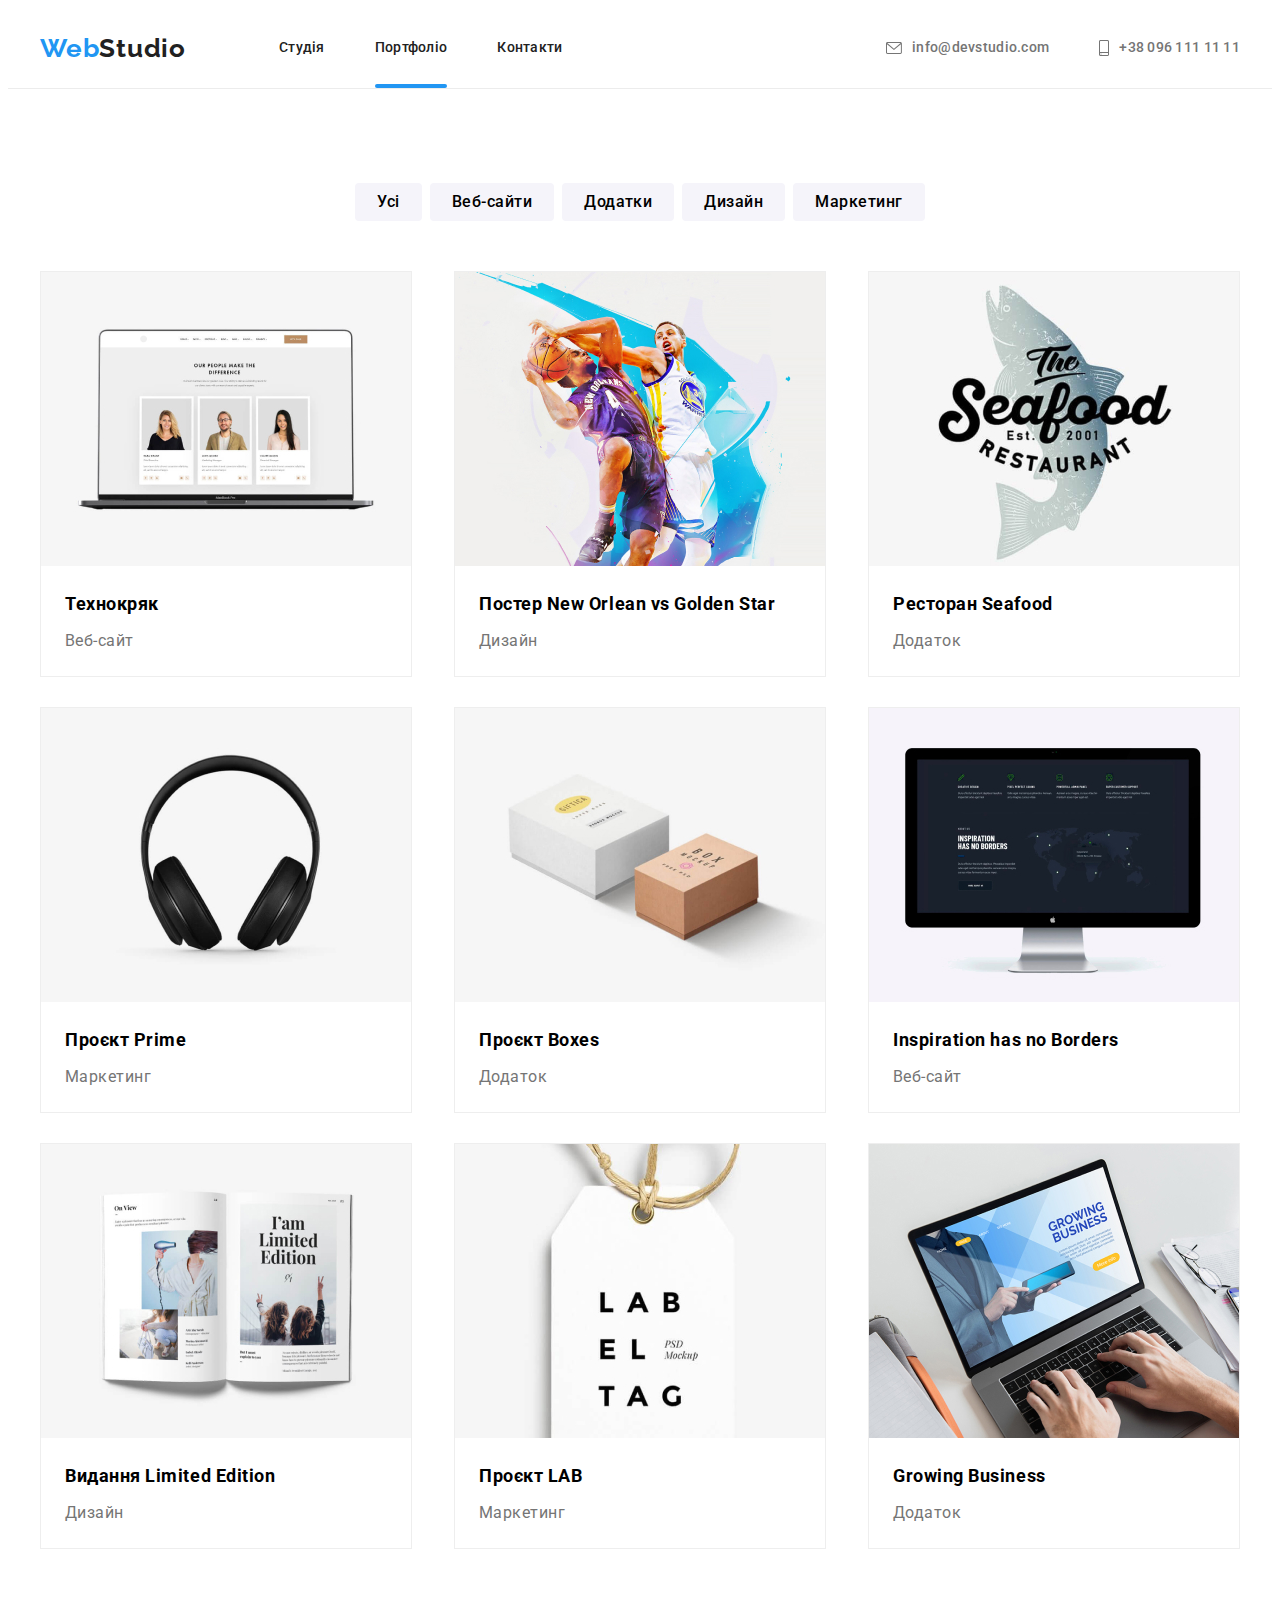
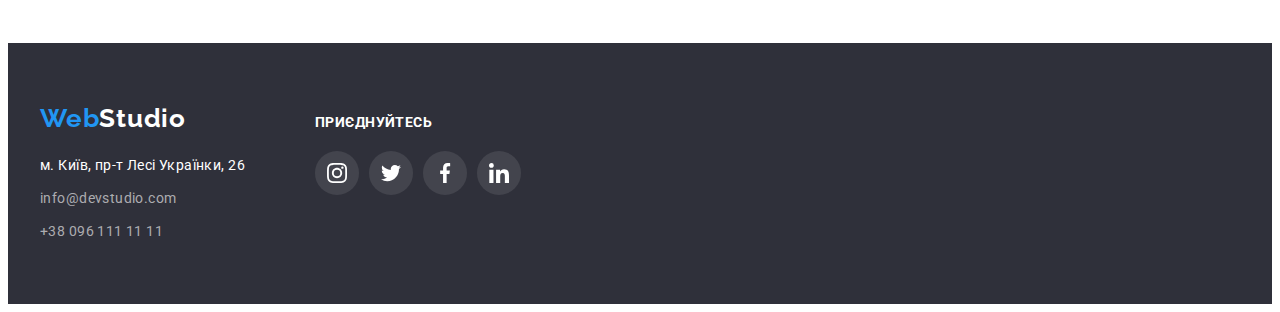
==== portfolio.html @ c91a3fcd "20221128" ====
<!DOCTYPE html>
<html lang="uk">
<head>
    <meta charset="UTF-8">
    <meta http-equiv="X-UA-Compatible" content="IE=edge">
    <meta name="viewport" content="width=device-width, initial-scale=1.0">
    <title>Portfolio</title>
    <link rel="stylesheet" href="./css/styles.css">
    <link href="https://fonts.googleapis.com/css2?family=Raleway:wght@700&family=Roboto:wght@400;500;700;900&display=swap" rel="stylesheet">
    <link rel="stylesheet" href="https://cdnjs.cloudflare.com/ajax/libs/modern-normalize/1.1.0/modern-normalize.min.css" integrity="sha512-wpPYUAdjBVSE4KJnH1VR1HeZfpl1ub8YT/NKx4PuQ5NmX2tKuGu6U/JRp5y+Y8XG2tV+wKQpNHVUX03MfMFn9Q==" crossorigin="anonymous" referrerpolicy="no-referrer" />
</head>
<body>
    <header class="header">
        <div class="container header-container">
            <a href="./index.html" class="logo">Web<span class="logo-black">Studio</span></a>
            <nav class="navigation">
                <ul class="header-nav">
                    <li class="header-nav-item">
                        <a class="header-nav-link" href="./index.html">Студія</a>
                    </li>
                    <li class="header-nav-item">
                        <a class="header-nav-link is-active" href="./portfolio.html">Портфоліо</a>
                    </li>
                    <li class="header-nav-item">
                        <a class="header-nav-link" href="#">Контакти</a>
                    </li>
                </ul>
            </nav>
            <ul class="header-contact-list">
                <li class="header-contact">
                    <a class="header-contact-mail" href="mailto:info@devstudio.com">
                        <svg class="header-icon-envelope" weight="16" height="12">
                        <use href="./images/icons.svg#icon-envelope"></use>
                        </svg>info@devstudio.com</a>
                </li>
                <li class="header-contact">
                    <a class="header-contact-telephon" href="tel:+380961111111">
                        <svg class="header-icon-tel" weight="10" height="16">
                        <use href="./images/icons.svg#icon-smartphone"></use>
                    </svg>+38 096 111 11 11</a>
                </li>
            </ul>
        </div>
    </header>

    <main>
        <section class="main-portfolio">
            <div class="container">
                <ul class="portfolio-button-list">
                        <li>
                            <button type="button" class="portfolio-button">Усі</button>
                        </li>
                        <li>
                            <button type="button" class="portfolio-button">Веб-сайти</button>
                        </li>
                        <li>
                            <button type="button" class="portfolio-button">Додатки</button>
                        </li>
                        <li>
                            <button type="button" class="portfolio-button">Дизайн</button>
                        </li>
                        <li>
                            <button type="button" class="portfolio-button">Маркетинг</button>
                        </li>
                </ul>

                <ul class="portfolio-list">
                        <li class="portfolio-list-item">
                            <div class="portfolio-top-wrap">
                                <img src="./images/portfolio1.jpg" alt="Технокряк" width="370px">
                                <p class="portfolio-top-text">Ресурс пропонує комплексні пропозиції з різним рівнем функціоналу та сервісів. Все це дозволить відвідувачу отримати вичерпні відомості про компанію чи приватну особу.</p>
                            </div>
                            <div class="portfolio-list-text">
                                <h5>Технокряк</h5>
                                <p class="portfolio-list-type">Веб-сайт</p>
                            </div>
                        </li>
                        <li class="portfolio-list-item">
                            <div class="portfolio-top-wrap">
                                <img src="./images/portfolio2.jpg" alt="Постер New Orlean vs Golden Star" width="370px">
                                <p class="portfolio-top-text">Ресурс пропонує комплексні пропозиції з різним рівнем функціоналу та сервісів. Все це дозволить відвідувачу отримати вичерпні відомості про компанію чи приватну особу.</p>
                            </div>
                            <div class="portfolio-list-text">
                                <h5>Постер New Orlean vs Golden Star</h5>
                                <p class="portfolio-list-type">Дизайн</p>
                            </div>
                        </li>
                        <li class="portfolio-list-item">
                            <div class="portfolio-top-wrap">
                                <img src="./images/portfolio3.jpg" alt="Ресторан Seafood" width="370px">
                                <p class="portfolio-top-text">Ресурс пропонує комплексні пропозиції з різним рівнем функціоналу та сервісів. Все це дозволить відвідувачу отримати вичерпні відомості про компанію чи приватну особу.</p>
                            </div>
                            <div class="portfolio-list-text">
                                <h5>Ресторан Seafood</h5>
                                <p class="portfolio-list-type">Додаток</p>
                            </div>
                        </li>
                        <li class="portfolio-list-item">
                            <div class="portfolio-top-wrap">
                                <img src="./images/portfolio4.jpg" alt="Проєкт Prime" width="370px">
                                <p class="portfolio-top-text">Ресурс пропонує комплексні пропозиції з різним рівнем функціоналу та сервісів. Все це дозволить відвідувачу отримати вичерпні відомості про компанію чи приватну особу.</p>
                            </div>
                            <div class="portfolio-list-text">
                                <h5>Проєкт Prime</h5>
                                <p class="portfolio-list-type">Маркетинг</p>
                            </div>
                        </li>
                        <li class="portfolio-list-item">
                            <div class="portfolio-top-wrap">
                                <img src="./images/portfolio5.jpg" alt="Проєкт Boxes" width="370px">
                                <p class="portfolio-top-text">Ресурс пропонує комплексні пропозиції з різним рівнем функціоналу та сервісів. Все це дозволить відвідувачу отримати вичерпні відомості про компанію чи приватну особу.</p>
                            </div>
                            <div class="portfolio-list-text">
                                <h5>Проєкт Boxes</h5>
                                <p class="portfolio-list-type">Додаток</p>
                            </div>
                        </li>
                        <li class="portfolio-list-item">
                            <div class="portfolio-top-wrap">
                                <img src="./images/portfolio6.jpg" alt="Inspiration has no Borders" width="370px">
                                <p class="portfolio-top-text">Ресурс пропонує комплексні пропозиції з різним рівнем функціоналу та сервісів. Все це дозволить відвідувачу отримати вичерпні відомості про компанію чи приватну особу.</p>
                            </div>
                            <div class="portfolio-list-text">
                                <h5>Inspiration has no Borders</h5>
                                <p class="portfolio-list-type">Веб-сайт</p>
                            </div>
                        </li>
                        <li class="portfolio-list-item">
                            <div class="portfolio-top-wrap">
                                <img src="./images/portfolio7.jpg" alt="Видання Limited Edition" width="370px">
                                <p class="portfolio-top-text">Ресурс пропонує комплексні пропозиції з різним рівнем функціоналу та сервісів. Все це дозволить відвідувачу отримати вичерпні відомості про компанію чи приватну особу.</p>
                            </div>
                            <div class="portfolio-list-text">
                                <h5>Видання Limited Edition</h5>
                                <p class="portfolio-list-type">Дизайн</p>
                            </div>
                        </li>
                        <li class="portfolio-list-item">
                            <div class="portfolio-top-wrap">
                                <img src="./images/portfolio8.jpg" alt="Проєкт LAB" width="370px">
                                <p class="portfolio-top-text">Ресурс пропонує комплексні пропозиції з різним рівнем функціоналу та сервісів. Все це дозволить відвідувачу отримати вичерпні відомості про компанію чи приватну особу.</p>
                            </div>
                            <div class="portfolio-list-text">
                                <h5>Проєкт LAB</h5>
                                <p class="portfolio-list-type">Маркетинг</p>
                            </div>
                        </li>
                        <li class="portfolio-list-item">
                            <div class="portfolio-top-wrap">
                                <img src="./images/portfolio9.jpg" alt="Growing Business" width="370px">
                                <p class="portfolio-top-text">Ресурс пропонує комплексні пропозиції з різним рівнем функціоналу та сервісів. Все це дозволить відвідувачу отримати вичерпні відомості про компанію чи приватну особу.</p>
                            </div>
                            <div class="portfolio-list-text">
                                <h5>Growing Business</h5>
                                <p class="portfolio-list-type">Додаток</p>
                            </div>
                        </li>
                </ul>
            </div>
        </section>
    </main>

    <footer class="footer">
        <div class="container footer-contact">
            <div>
                <a href="./index.html" class="logo">Web<span class="logo-white">Studio</span></a>
                <address class="address">
                    <ul class="footer-list">
                        <li class="footer-list-item">
                            <a class="footer-list-address" href="https://goo.gl/maps/Ho3wG8sWeTobhvEv7" target="_blank" rel="noopener noreferrer">м. Київ,
                                пр-т Лесі Українки, 26</a>
                        </li>
                        <li class="footer-list-item">
                            <a class="footer-list-contact" href="mailto:info@devstudio.com">info@devstudio.com</a>
                        </li>
                        <li>
                            <a class="footer-list-contact" href="tel:+380961111111">+38 096 111 11 11</a>
                        </li>
                    </ul>
                </address>
            </div>
            
            <div class="footer-soc-contact">
                <h3 class="footer-soc">приєднуйтесь</h3>
                <ul class="footer-soc-list">
                    <li class="footer-soc-item">
                        <a class="footer-soc-link" href="#">
                            <svg class="footer-soc-icon" weight="20" height="20">
                                <use href="./images/icons.svg#icon-instagram"></use>
                            </svg>
                        </a>
                    </li>
                    <li class="footer-soc-item">
                        <a class="footer-soc-link" href="#">
                            <svg class="footer-soc-icon" weight="20" height="20">
                                <use href="./images/icons.svg#icon-twitter"></use>
                            </svg>
                        </a>
                    </li>
                    <li class="footer-soc-item">
                        <a class="footer-soc-link" href="#">
                            <svg class="footer-soc-icon" weight="20" height="20">
                                <use href="./images/icons.svg#icon-facebook"></use>
                            </svg>
                        </a>
                    </li>
                    <li class="footer-soc-item">
                        <a class="footer-soc-link" href="#">
                            <svg class="footer-soc-icon" weight="20" height="20">
                                <use href="./images/icons.svg#icon-linkedin"></use>
                            </svg>
                        </a>
                    </li>
                </ul>
            </div>
        </div>
    </footer>
</body>
</html>
---- css/styles.css ----
h1, 
h2, 
h3, 
h4, 
h5,
p {
margin: 0;
}

address {
    font-style: normal; 
}

body {
    font-family: 'Roboto', sans-serif;
}

body a{
    text-decoration: none;
    color: #212121;}

body a,
body a *,
body button,
body button * {
    transition-duration: 250ms;
    transition-timing-function: cubic-bezier(0.4, 0, 0.2, 1);
}

ul {
    list-style: none;
    margin: 0;
    padding: 0;
}
.container {
    width: 1200px;
    padding-left: 15px;
    padding-right: 15px;
    margin: 0 auto;
}

img {
    display: block;
    max-height: 100%;
    height: auto;
}
button {
    cursor: pointer;
}

/*header*/ 

.header {
    background-color: #FFFFFF;
    /* padding-top: 24px; */
    /* padding-bottom: 25px;  */
    border-bottom: 1px solid #ECECEC;
}
.header-container {
    display: flex;
    align-items: center;
}

.logo {
    font-family: 'Raleway';
    font-style: normal;
    font-weight: 700;
    font-size: 26px;
    line-height: 1.19;
    letter-spacing: 0.03em;
    color: #2196F3;
}
.logo-black {
    color: #212121;
}
.navigation {
    margin-right: auto;
    margin-left: 93px;
}
.header-nav {
    display: flex;
    gap: 50px;
    position: relative;
}
.header-nav-link:hover,
.header-nav-link:focus {
    color: #2196F3;
}
.header-nav-item .is-active::after {
    position: absolute;
    display: block;
    content: '';
    bottom: 0;
    width: 100%;
    height: 4px;
    background: #2196F3;
    border-radius: 2px;
}
.header-nav-item {
    display: flex;
    position: relative;
}
.header-nav-link {
    font-weight: 500;
    font-size: 14px;
    line-height: 1.14;
    letter-spacing: 0.02em;
    padding: 32px 0;
}
.header-contact-list {
    display: flex;
    gap: 50px;
}
.header-contact{
    font-weight: 500;
    font-size: 14px;
    line-height: 1.14;
    letter-spacing: 0.02em; 
}

.header-contact-telephon {
}

.header-contact-mail,
.header-contact-telephon {
    color: #757575;
    display: flex;
    align-items: center;
}

.header-contact-mail:hover,
.header-contact-mail:focus,
.header-contact-telephon:hover,
.header-contact-telephon:focus {
    color: #2196F3;
}

.header-contact-list .header-contact-mail:hover .header-icon-envelope,
.header-contact-list .header-contact-mail:focus .header-icon-envelope,
.header-contact-list .header-contact-telephon:hover .header-icon-tel,
.header-contact-list .header-contact-telephon:focus .header-icon-tel {
    fill: #2196F3;
}

.header-icon-envelope {
    fill: #757575;
    margin-right: 10px;
    width: 16px;

}
.header-icon-tel {
    fill: #757575;
    width: 10px;
    margin-right: 10px;
}


/*main*/ 

.main {
}

.main-page {
    background-image: linear-gradient(
        rgba(47, 48, 58, 0.4),
        rgba(47, 48, 58, 0.4)),
        url(../images/main_page.jpg);
    padding-top: 200px;
    padding-bottom: 200px;

}
h1 {
    font-weight: 900;
    font-size: 44px;
    line-height: 1.36;
    letter-spacing: 0.06em;
    text-align: center;
    color: #FFFFFF;
    text-transform: uppercase;
    margin-bottom: 30px;
}
.button {
    font-family: 'Roboto', sans-serif;
    font-weight: 700;
    font-size: 16px;
    line-height: 30px;
    display: flex;
    align-items: center;
    text-align: center;
    letter-spacing: 0.06em;
    color: #FFFFFF;
    background: #2196F3;
    box-shadow: 0px 4px 4px rgba(0, 0, 0, 0.15);
    border-radius: 4px;
    cursor: pointer;
    border: none;
    display: block;
    margin: 0 auto;
    padding: 10px 32px;
}

.benefits {
    padding-top: 94px;
    padding-bottom: 94px;
}
.benefits-list {
    display: flex;
    gap: 30px;
}
.benefits-list-div {
    width: 270px;
    
}
.benefits-list-item {
    font-size: 14px;
    line-height: 1.71;
    letter-spacing: 0.03em;
    color: #757575;
}
.benefits-list-icon {
    display: flex;
    justify-content: center;
    align-items: center;
    height: 120px;
    background: #F5F4FA;
    border-radius: 4px; 
    margin-bottom: 30px;
}
.benefits-icon {
    width: 70px;
    height: 70px;
}
h3 {
    font-weight: 700;
    font-size: 14px;
    line-height: 1.14;
    letter-spacing: 0.03em;
    text-transform: uppercase; 
    margin-bottom: 10px;   
}

.about {
    padding-bottom: 94px;
}
h2 {
    font-weight: 700;
    font-size: 36px;
    line-height: 1.23;
    text-align: center;
    letter-spacing: 0.03em;
}
.about-list {
    display: flex;
    justify: space-between;
    gap: 30px;
    margin-top: 50px;
}
.about-top-wrap {
    position: relative;
}
.about-top-text {
    position: absolute;
    bottom: 0;
    background: rgba(47, 48, 58, 0.8);
    font-weight: 700;
    font-size: 14px;
    line-height: 1.14;
    text-align: center;
    letter-spacing: 0.03em;
    text-transform: uppercase;
    color: #FFFFFF;
    width: 100%;
    padding: 27px;
    text-align: center;
}
.team {
    background: #F5F4FA;
    padding-top: 94px;
    padding-bottom: 94px;
}
.team-list {
    display: flex;
    justify: space-between;
    gap: 30px;
    margin-top: 50px;
}
.team-list-item {
    background-color: #FFFFFF;
    box-shadow: 0px 1px 3px rgba(0, 0, 0, 0.12), 0px 1px 1px rgba(0, 0, 0, 0.14), 0px 2px 1px rgba(0, 0, 0, 0.2);
    border-radius: 0px 0px 4px 4px;
}
.team-list-name {
    text-align: center;
    padding-top: 30px;
    padding-bottom: 30px;
}
.team-name {
    text-transform: none;
    font-weight: 500;
    font-size: 16px;
    line-height: 1.18;
    letter-spacing: 0.03em;
    margin-bottom: 10px;
}
.team-list-item-position {
    font-size: 16px;
    line-height: 1.35;
    letter-spacing: 0.03em;
    color: #757575;
    margin-bottom: 16px;
}
.team-soc-list {
    display: flex;
    justify-content: center;
    gap: 10px;
}
.team-soc-item {
    width: 44px;
    height: 44px;
}
.team-soc-link {
    width: 100%;
    height: 100%;
    border-radius: 50%;
    display: flex;
    justify-content: center;
    align-items: center;
}
.team-soc-icon {
    fill: #AFB1B8;
}
.team-soc-link:hover,
.team-soc-link:focus {
    background-color: #2196F3;
}
.team-soc-link:hover .team-soc-icon,
.team-soc-link:focus .team-soc-icon {
    fill: #FFFFFF;
}

.clients {
    background: #FFFFFF;
    padding-top: 94px;
    padding-bottom: 94px;
}
.clients-list {
    margin-top: 50px;
    justify-content: center;
    gap: 30px;
    display: flex;
}
.clients-item {
    width: 170px;
    height: 92px;
}
.clients-list-icon {
    width: 100%;
    height: 100%;
    border: 1px solid #AFB1B8;
    border-radius: 4px;
    display: flex;
    justify-content: center;
    align-items: center;
}
.clients-icon {
    fill: #AFB1B8;
}

.clients-list-icon:hover,
.clients-list-icon:focus {
    border-color: #2196F3;
}
.clients-item:hover .clients-icon,
.clients-item:focus .clients-icon {
    fill: #2196F3;
}

/*footer*/ 

.footer {
    background: #2F303A;
    padding-top: 60px;
    padding-bottom: 60px;
}
.footer-contact {
    display: flex;
}
.logo-white {
    color: #FFFFFF;
    margin-bottom: 20px;
}
.address{
    margin-top: 20px;
}
.footer-list {
}
.footer-list-item {
    margin-bottom: 9px;
}
.footer-list-address,
.footer-list-contact {
    font-style: normal;
    font-size: 14px;
    line-height: 1.71;
    letter-spacing: 0.03em;
    color: #FFFFFF;
}
.footer-list-contact {
    color: #ACACB0;
}
.footer-list-item {
    color: #ACACB0;
}
.footer-list-address:hover,
.footer-list-address:focus,
.footer-list-contact:hover,
.footer-list-contact:focus {
    color: #2196F3;
}
.footer-soc-contact {
    margin-left: 70px;
    margin-top: 12px;
}
.footer-soc {
    color: #FFFFFF;
}
.footer-soc-list {
    display: flex;
    gap: 10px;
    margin-top: 20px;
}
.footer-soc-item {
    width: 44px;
    height: 44px;
}
.footer-soc-link {
    width: 100%;
    height: 100%;
    border-radius: 50%;
    display: flex;
    justify-content: center;
    align-items: center;
    background-color: #43444D;
}
.footer-soc-icon {
    fill: #FFFFFF;
}
.footer-soc-link:hover,
.footer-soc-link:focus {
    background-color: #2196F3;
}
.footer-soc-link:hover .footer-soc-icon,
.footer-soc-link:focus .footer-soc-icon {
    fill: #FFFFFF;
}


/*portfolio-header*/

.portfolio-header {
    border-bottom: 1px solid #ECECEC;
}

/*portfolio-main*/ 

.main-portfolio {
    padding-top: 94px;
    padding-bottom: 94px;
}
.portfolio-button-list {
    display: flex;
    gap: 8px;
    justify-content:center;
    margin-bottom: 50px;
}
.portfolio-button {
    font-family: 'Roboto', sans-serif;
    font-style: normal;
    font-weight: 500;
    font-size: 16px;
    line-height: 1.62;
    text-align: center;
    letter-spacing: 0.03em;
    background: #F5F4FA;
    border-radius: 4px;
    cursor: pointer;
    border: none;
    margin: 0 auto;
    padding: 6px 22px;
}
.portfolio-button:hover,
.portfolio-button:focus {
    color: #FFFFFF;
    background: #2196F3;
    box-shadow: 0px 3px 1px rgba(0, 0, 0, 0.1), 0px 1px 2px rgba(0, 0, 0, 0.08), 0px 2px 2px rgba(0, 0, 0, 0.12);
} 

.portfolio-list {
    display: flex;
    flex-wrap: wrap;
    justify-content:space-between;
    gap: 30px;
}
.portfolio-list-text {
    padding: 20px 24px;
}
.portfolio-list-item {
    width: 370px;
    height: 404px;
    left: 215px;
    top: 262px;
    border: 1px solid #EEEEEE; 
}
.portfolio-list-item:hover .portfolio-top-text {
    transform: translateY(0%);
}
.portfolio-top-wrap {
    position: relative;
    overflow: hidden;
}
.portfolio-top-text {
    position: absolute;
    top: 0;
    background: rgba(33, 150, 243, 0.9);
    font-size: 18px;
    line-height: 1.55;
    letter-spacing: 0.03em;
    color: #FFFFFF;
    padding: 24px;
    height: 100%;
    display: flex;
    align-items: center;
    transform: translateY(100%);
    transition: transform 250ms;
    overflow: auto;
}
h5 {
    font-weight: 700;
    font-size: 18px;
    line-height: 2;
    letter-spacing: 0.03em;
}
.portfolio-list-type {
    font-size: 16px;
    line-height: 1.87;
    letter-spacing: 0.03em;
    color: #757575;
    margin-top: 4px;
    margin-bottom: 4px;
}
.portfolio-list-item:hover,
.portfolio-list-item:focus {
    box-shadow: 0px 1px 1px rgba(0, 0, 0, 0.12), 0px 4px 4px rgba(0, 0, 0, 0.06), 1px 4px 6px rgba(0, 0, 0, 0.16);
} 

.backdrop {
    position: fixed;
    top: 0;
    width: 100%;
    height: 100%;
    background: rgba(0, 0, 0, 0.2);
    transition: opacity 250ms linear, visibility 250ms linear;
}
.modal {
    width: 528px;
    min-height: 581px;
    background: #FFFFFF;
    box-shadow: 0px 1px 3px rgba(0, 0, 0, 0.12), 0px 1px 1px rgba(0, 0, 0, 0.14), 0px 2px 1px rgba(0, 0, 0, 0.2);
    border-radius: 4px;
    position: absolute;
    top: 50%;
    left: 50%;
    transform: translate(-50%, -50%) scaleX(1);
    transition: transform 300ms linear;
    padding: 40px;
}
.backdrop.is-hidden .modal {
    transform: translate(-50%, -50%) scaleX(0);
}
.modal-close {
    width: 30px;
    height: 30px;
    background: transparent;
    border: 1px solid rgba(0, 0, 0, 0.1);
    border-radius: 50%;
    display: flex;
    align-items: center;
    justify-content: center;
    position: absolute;
    right: 8px;
    top: 8px;
}
.modal-close-icon {  
}
.modal-title {
    font-weight: 700;
    font-size: 20px;
    line-height: 1.15px;
    text-align: center;
    letter-spacing: 0.03em;
    color: #212121;
    margin-bottom: 22px;
}
.modal-form {
    
}
.user-inform {
    margin-bottom: 10px;
}
.modal-text {
    font-size: 12px;
    line-height: 1.16;
    letter-spacing: 0.01em;
    color: #757575;
}
.input-label {
    font-size: 12px;
    line-height: 1.16;
    letter-spacing: 0.01em;
    color: #757575;
    display: block;
    position: relative;
    margin-bottom: 4px;
}
.input-wrapper {
    position: relative;
    
}
.modal-input {
    height: 40px;
    width: 100%;
    border: 1px solid rgba(33, 33, 33, 0.2);
    border-radius: 4px;
    background-color: transparent;
    padding: 12px 42px;
    outline: transparent;
}
.modal-icon {
    fill: #212121;
    position: absolute;
    left: 12px;
    top: 50%;
    transform: translateY(-50%);
    height: 18px;
    width: 18px;
}
.modal-input:focus {
    border-color: #2196F3;
}
.modal-input:focus + .modal-icon {
    fill: #2196F3;
}
.user-comment {
    margin-bottom: 20px;
}
.modal-comment {
    font-family: 'Roboto', sans-serif;
    font-style: normal;
    font-weight: 400;
    font-size: 12px;
    line-height: 1.16;
    letter-spacing: 0.01em;
    color: rgba(117, 117, 117, 0.5);
    border: 1px solid rgba(33, 33, 33, 0.2);
    border-radius: 4px; 
    padding: 12px 16px;
    width: 100%;
    min-height: 120px;
    outline: transparent;
}
.modal-comment:focus {
    border-color: #2196F3;
}
.modal-terms-input {
    font-size: 14px;
    line-height: 1.71;
    letter-spacing: 0.03em;
    color: #757575;
    display: block;
    text-align: center;
}

.modal-terms {
    color: #2196F3;
    text-decoration-line: underline;
}
.modal-button {
    font-family: 'Roboto', sans-serif;
    font-style: normal;
    font-weight: 700;
    font-size: 16px;
    line-height: 30px;
    display: flex;
    align-items: center;
    text-align: center;
    letter-spacing: 0.06em;
    color: #FFFFFF;
    width: 200px;
    height: 50px;
    background: #188CE8;
    border-radius: 4px;
    cursor: pointer;
    border: none;
    display: block;
    margin: 0 auto;
    padding: 10px 52px;
    margin-top: 30px;
}
.modal-button:hover,
.modal-button:focus{
    box-shadow: 0px 4px 4px rgba(0, 0, 0, 0.15);
}
.is-hidden {
    opacity: 0;
    visibility: hidden;
    pointer-events: none;
}
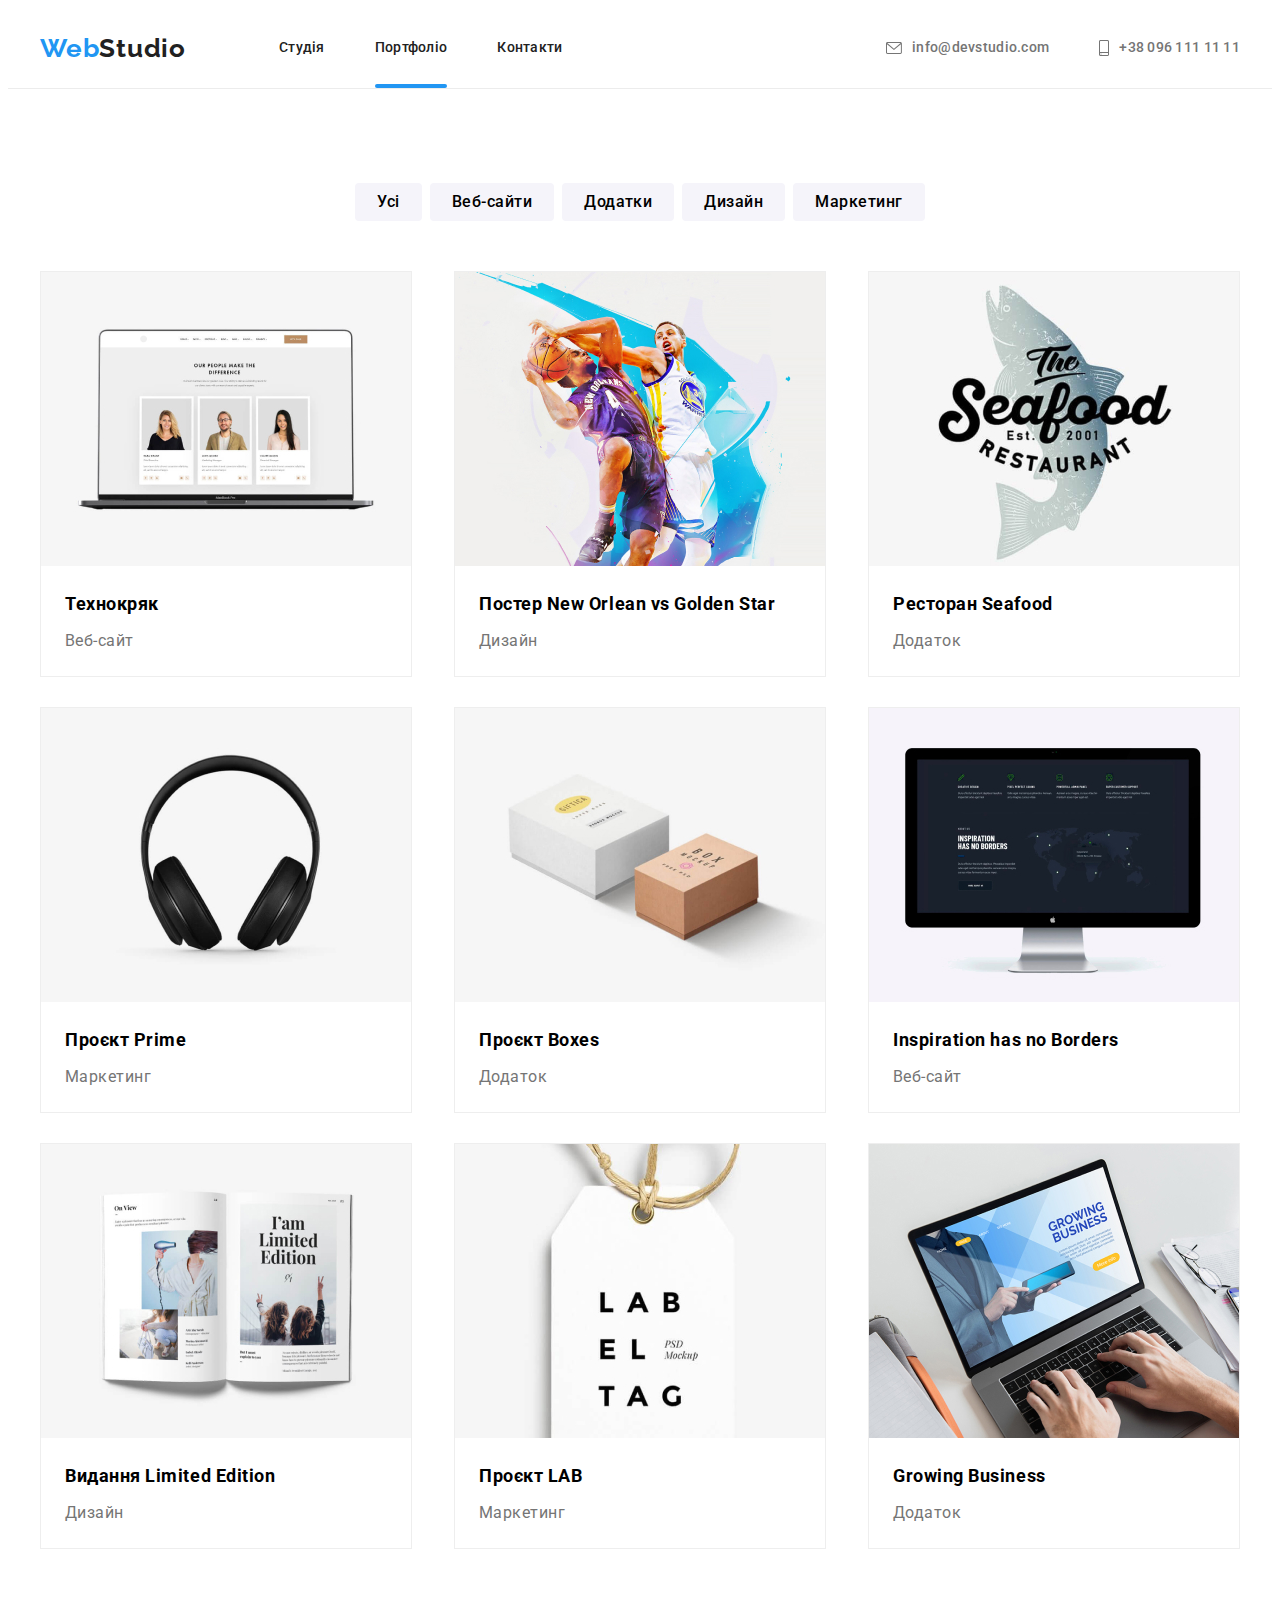
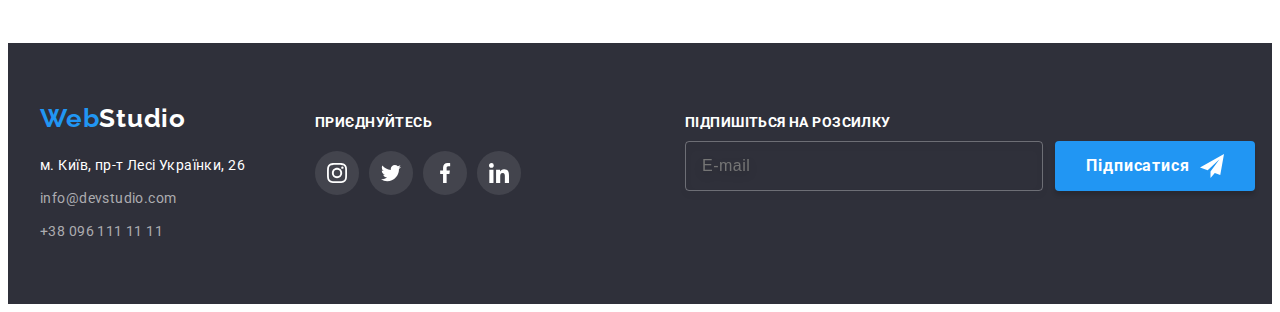
==== commit f17d8996: "20221130" ====
--- a/portfolio.html
+++ b/portfolio.html
@@ -213,6 +213,17 @@
                     </li>
                 </ul>
             </div>
+            <div class="footer-sing-up">
+                <h3 class="footer-soc">Підпишіться на розсилку</h3> 
+                <form action="#" class="footer-form">
+                    <input type="text" class="footer-input" name="user-email" id="user-email" placeholder="E-mail" required>
+                    <button type="submit" class="footer-button">Підписатися 
+                        <svg class="footer-button-icon" weight="24" height="24">
+                            <use href="./images/icons.svg#icon-icon-send"></use>
+                        </svg>
+                    </button>
+                </form>
+            </div>
         </div>
     </footer>
 </body>
--- a/css/styles.css
+++ b/css/styles.css
@@ -31,6 +31,20 @@
     list-style: none;
     margin: 0;
     padding: 0;
+}
+
+.hide {
+    border: 0;
+    clip: rect(1px, 1px, 1px, 1px);
+    -webkit-clip-path: insent(50%);
+    clip-path: inset(50%);
+    height: 1px;
+    margin: -1px;
+    overflow: hidden;
+    padding: 0;
+    position: absolute;
+    width: 1px;
+    word-wrap: normal !important;
 }
 .container {
     width: 1200px;
@@ -384,6 +398,7 @@
 }
 .footer-contact {
     display: flex;
+    position: relative;
 }
 .logo-white {
     color: #FFFFFF;
@@ -453,7 +468,68 @@
 .footer-soc-link:focus .footer-soc-icon {
     fill: #FFFFFF;
 }
-
+.footer-sing-up {
+    margin-top: 12px;
+    position: absolute;
+    right: 0;
+} 
+
+.footer-form {
+    display: flex;
+}
+.footer-input {
+    width: 358px;
+    height: 50px;
+    border: 1px solid rgba(255, 255, 255, 0.3);
+    filter: drop-shadow(0px 4px 4px rgba(0, 0, 0, 0.15));
+    border-radius: 4px;
+    background-color: transparent;
+    outline: transparent;
+    font-size: 16px;
+    line-height: 20px;
+    display: flex;
+    align-items: center;
+    letter-spacing: 0.03em;
+    color: rgba(255, 255, 255, 0.6);
+    box-sizing: border-box;
+    padding: 15px 16px;
+}
+.footer-input:focus {
+    border-color: #2196F3;
+}
+.footer-button {
+    width: 200px;
+    height: 50px;
+    display: flex;
+    background: #2196F3;
+    box-shadow: 0px 4px 4px rgba(0, 0, 0, 0.15);
+    border-radius: 4px;
+    font-family: 'Roboto', sans-serif;
+    font-weight: 700;
+    font-size: 16px;
+    line-height: 1.87;
+    letter-spacing: 0.06em;
+    color: #FFFFFF;
+    cursor: pointer;
+    border: none;
+    margin: 0 auto;
+    padding: 10px 28px;
+    margin-left: 12px;
+    margin-top: 0px; 
+    align-items: center; 
+    justify-content: center;
+}
+.footer-button:focus,
+.footer-button:hover {
+    background: #188CE8; 
+}
+.footer-button-icon {
+    width: 24px;
+    height: 24px;
+    fill: #FFFFFF;
+    align-items: center;
+    margin-left: 10px;
+}
 
 /*portfolio-header*/
 
@@ -589,6 +665,10 @@
     position: absolute;
     right: 8px;
     top: 8px;
+}
+.modal-close:focus,
+.modal-close:hover {
+    fill: #2196F3;
 }
 .modal-close-icon {  
 }
@@ -667,6 +747,7 @@
     width: 100%;
     min-height: 120px;
     outline: transparent;
+    resize: none;
 }
 .modal-comment:focus {
     border-color: #2196F3;
@@ -676,10 +757,33 @@
     line-height: 1.71;
     letter-spacing: 0.03em;
     color: #757575;
-    display: block;
-    text-align: center;
-}
-
+    display: flex; 
+    align-items: center;
+}
+.modal-terms-input span {
+    width: 16px;
+    height: 15px;
+    border: 2px solid #212121;
+    border-radius: 2px;
+    margin-right: 7px;
+    align-items: center;
+    justify-content: center;
+    fill: transparent;
+    box-sizing: border-box;
+    display: flex;
+ }
+.terms {
+    display: flex;
+    justify-content: center;
+}
+.check-icon {
+ 
+}
+.modal-check:checked + .modal-terms-input span {
+    background-color: #2196F3;
+    border-color: transparent;
+    fill: #FFFFFF;
+}
 .modal-terms {
     color: #2196F3;
     text-decoration-line: underline;
@@ -697,8 +801,9 @@
     color: #FFFFFF;
     width: 200px;
     height: 50px;
-    background: #188CE8;
+    background: #2196F3;
     border-radius: 4px;
+    box-shadow: 0px 4px 4px rgba(0, 0, 0, 0.15);
     cursor: pointer;
     border: none;
     display: block;
@@ -708,7 +813,7 @@
 }
 .modal-button:hover,
 .modal-button:focus{
-    box-shadow: 0px 4px 4px rgba(0, 0, 0, 0.15);
+    background: #188CE8; 
 }
 .is-hidden {
     opacity: 0;
